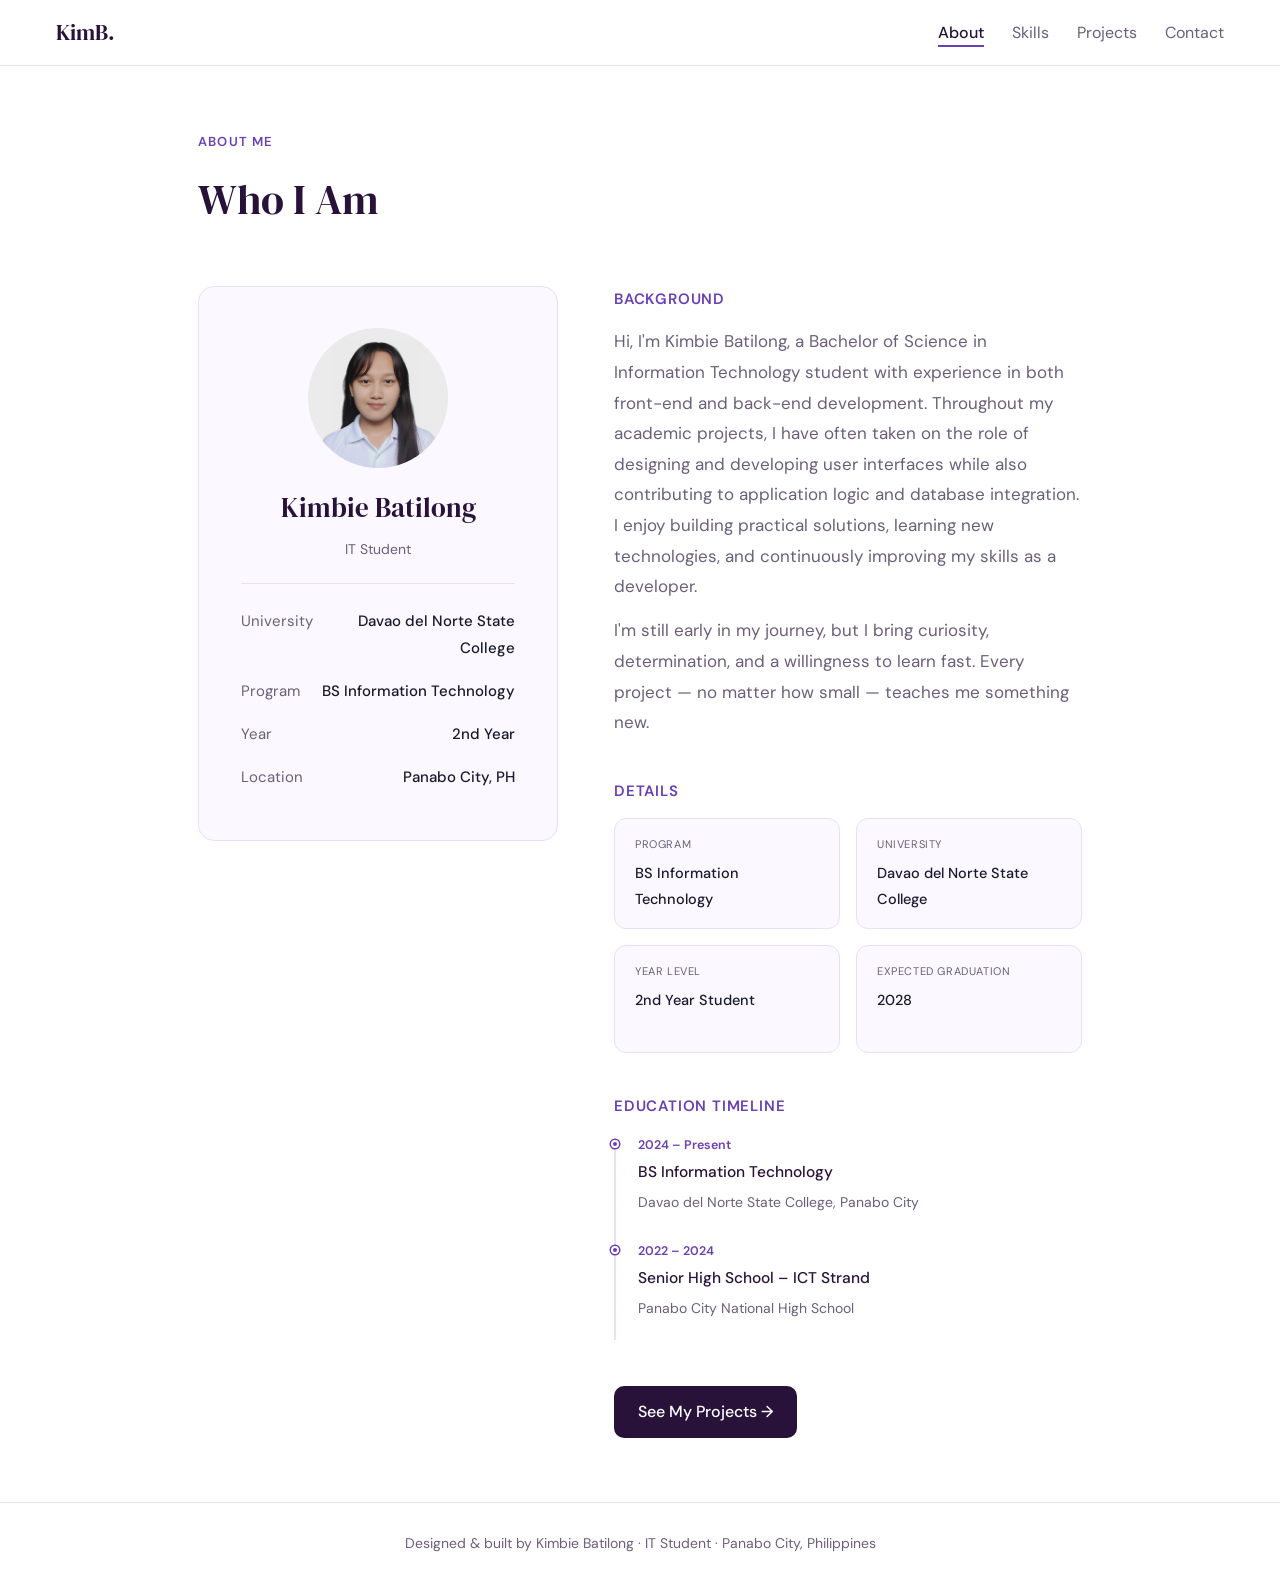
==== about.html @ 5605cc73 "portfolio" ====
<!DOCTYPE html>
<html lang="en">
<head>
<meta charset="UTF-8"/>
<meta name="viewport" content="width=device-width, initial-scale=1.0"/>
<title>About | Kimbie Batilong</title>
<link rel="stylesheet" href="style.css"/>
<link rel="stylesheet" href="https://cdn.jsdelivr.net/npm/bootstrap-icons@1.11.3/font/bootstrap-icons.css"/>
<style>
  .about-layout {
    display: grid;
    grid-template-columns: 360px 1fr;
    gap: 3.5rem;
    align-items: start;
  }

  /* Left: identity card */
  .identity-card {
    background: var(--surface);
    border: 0.5px solid var(--border);
    border-radius: 16px;
    padding: 2.6rem;
    text-align: center;
    position: sticky; top: 80px;
    width: 100%;
    max-width: 360px;
  }
  .id-avatar {
    width: 140px; height: 140px; border-radius: 50%;
    overflow: hidden; margin: 0 auto 1rem;
    display: flex; align-items: center; justify-content: center;
    background: var(--surface);
  }
  .id-avatar img {
    width: 100%; height: 100%; object-fit: cover;
    display: block;
  }
  .id-name {
    font-family: 'DM Serif Display', serif;
    font-size: 1.7rem; color: var(--navy); margin-bottom: .25rem;
  }
  .id-role { font-size: 14px; color: var(--muted); margin-bottom: 1.25rem; }
  .id-divider { border: none; border-top: 0.5px solid var(--border); margin: 1rem 0; }
  .id-row { display: flex; justify-content: space-between; font-size: 15px; padding: .5rem 0; }
  .id-row .label { color: var(--muted); }
  .id-row .value { font-weight: 500; color: var(--text); text-align: right; }

  /* Right: bio content */
  .bio-section { margin-bottom: 2.5rem; }
  .bio-section h3 {
    font-size: 15px; font-weight: 600; color: var(--accent);
    margin-bottom: .85rem; text-transform: uppercase;
    letter-spacing: .8px;
  }
  .bio-section p { color: var(--muted); line-height: 1.8; margin-bottom: .85rem; }

  /* Info grid */
  .info-grid { display: grid; grid-template-columns: 1fr 1fr; gap: 1rem; }
  .info-item {
    background: var(--surface);
    border: 0.5px solid var(--border);
    border-radius: 12px; padding: 1rem 1.25rem;
    min-height: 108px;
  }
  .info-item .label { font-size: 11px; color: var(--muted); text-transform: uppercase; letter-spacing: .6px; margin-bottom: .3rem; }
  .info-item .value { font-size: 14.5px; font-weight: 500; color: var(--text); }

  /* Timeline */
  .timeline { list-style: none; position: relative; padding-left: 1.5rem; }
  .timeline::before {
    content: ''; position: absolute; left: 0; top: 6px; bottom: 6px;
    width: 1.5px; background: var(--border);
  }
  .timeline li { position: relative; padding-bottom: 1.5rem; }
  .timeline li::before {
    content: ''; position: absolute; left: -1.5rem; top: 6px;
    width: 8px; height: 8px; border-radius: 50%;
    background: var(--accent); border: 2px solid white;
    box-shadow: 0 0 0 1.5px var(--accent);
    transform: translateX(-3px);
  }
  .tl-year { font-size: 12.5px; color: var(--accent); font-weight: 600; margin-bottom: .2rem; }
  .tl-title { font-weight: 500; color: var(--navy); font-size: 15.5px; margin-bottom: .2rem; }
  .tl-sub { font-size: 14px; color: var(--muted); }

  @media (max-width: 680px) {
    .about-layout { grid-template-columns: 1fr; }
    .identity-card { position: static; }
    .info-grid { grid-template-columns: 1fr; }
  }
</style>
</head>
<body>

<nav>
  <a href="index.html" class="nav-logo">KimB.</a>
  <ul class="nav-links">
    <li><a href="about.html" class="active">About</a></li>
    <li><a href="skills.html">Skills</a></li>
    <li><a href="projects.html">Projects</a></li>
    <li><a href="contact.html">Contact</a></li>
  </ul>
</nav>

<main>
  <div class="page-header">
    <div class="page-label">About Me</div>
    <div class="page-title">Who I Am</div>
  </div>

  <div class="about-layout">

    <!-- Left column -->
    <div class="identity-card">
      <div class="id-avatar">
        <img src="img/1x1 pic.jpg" alt="Kimbie Batilong" />
      </div>
      <div class="id-name">Kimbie Batilong</div>
      <div class="id-role">IT Student</div>
      <hr class="id-divider"/>
      <div class="id-row"><span class="label">University</span><span class="value">Davao del Norte State College</span></div>
      <div class="id-row"><span class="label">Program</span><span class="value">BS Information Technology</span></div>
      <div class="id-row"><span class="label">Year</span><span class="value">2nd Year</span></div>
      <div class="id-row"><span class="label">Location</span><span class="value">Panabo City, PH</span></div>
    </div>

    <!-- Right column -->
    <div>
      <div class="bio-section">
        <h3>Background</h3>
        <p>
          Hi, I'm Kimbie Batilong, a Bachelor of Science in Information Technology student with experience in both front-end and back-end development. Throughout my academic projects, I have often taken on the role of designing and developing user interfaces while also contributing to application logic and database integration. I enjoy building practical solutions, learning new technologies, and continuously improving my skills as a developer.
        </p>
        <p>
          I'm still early in my journey, but I bring curiosity, determination, and a willingness
          to learn fast. Every project — no matter how small — teaches me something new.
        </p>
      </div>

      <div class="bio-section">
        <h3>Details</h3>
        <div class="info-grid">
          <div class="info-item">
            <div class="label">Program</div>
            <div class="value">BS Information Technology</div>
          </div>
          <div class="info-item">
            <div class="label">University</div>
            <div class="value">Davao del Norte State College</div>
          </div>
          <div class="info-item">
            <div class="label">Year Level</div>
            <div class="value">2nd Year Student</div>
          </div>
          <div class="info-item">
            <div class="label">Expected Graduation</div>
            <div class="value">2028</div>
          </div>
        </div>
      </div>

      <div class="bio-section">
        <h3>Education Timeline</h3>
        <ul class="timeline">
          <li>
            <div class="tl-year">2024 – Present</div>
            <div class="tl-title">BS Information Technology</div>
            <div class="tl-sub">Davao del Norte State College, Panabo City</div>
          </li>
          <li>
            <div class="tl-year">2022 – 2024</div>
            <div class="tl-title">Senior High School – ICT Strand</div>
            <div class="tl-sub">Panabo City National High School</div>
          </li>
        </ul>
      </div>

      <div style="margin-top:1rem;">
        <a href="projects.html" class="btn btn-primary">See My Projects →</a>
      </div>
    </div>

  </div>
</main>

<footer>Designed &amp; built by Kimbie Batilong · IT Student · Panabo City, Philippines</footer>

</body>
</html>
---- style.css ----
@import url('https://fonts.googleapis.com/css2?family=DM+Sans:wght@300;400;500;600&family=DM+Serif+Display:ital@0;1&display=swap');

*, *::before, *::after { box-sizing: border-box; margin: 0; padding: 0; }

:root {
  --navy: #28123a;
  --navy-mid: #42225f;
  --accent: #6A3FB5;
  --accent-light: #f3e8ff;
  --text: #1a1a2e;
  --muted: #6b5f7a;
  --border: #e9e0f4;
  --surface: #fbf8ff;
  --white: #ffffff;
  --tag-bg: #f3e8ff;
  --tag-text: #4a2b7a;
}

body {
  font-family: 'DM Sans', sans-serif;
  background: var(--white);
  color: var(--text);
  font-size: 17px;
  line-height: 1.8;
  min-height: 100vh;
  display: flex;
  flex-direction: column;
}

/* ── NAV ── */
nav {
  position: sticky; top: 0; z-index: 100;
  background: rgba(255,255,255,0.95);
  border-bottom: 0.5px solid var(--border);
  display: flex; align-items: center; justify-content: space-between;
  padding: 0 3.5rem;
  height: 66px;
}
.nav-logo {
  font-family: 'DM Serif Display', serif;
  font-size: 22px; color: var(--navy);
  text-decoration: none;
}
.nav-links { display: flex; gap: 1.75rem; list-style: none; }
.nav-links a {
  text-decoration: none; color: var(--muted);
  font-size: 16px;
  transition: color .2s; padding-bottom: 2px;
}
.nav-links a:hover { color: var(--accent); }
.nav-links a.active {
  color: var(--navy); font-weight: 500;
  border-bottom: 2px solid var(--accent);
}

/* ── PAGE WRAPPER ── */
main { flex: 1; max-width: 980px; margin: 0 auto; padding: 4rem 3rem; width: 100%; }

/* ── PAGE HEADER ── */
.page-header { margin-bottom: 3rem; }
.page-label {
  font-size: 13px; font-weight: 600; letter-spacing: 1.2px;
  text-transform: uppercase; color: var(--accent); margin-bottom: .6rem;
}
.page-title {
  font-family: 'DM Serif Display', serif;
  font-size: 2.6rem; color: var(--navy);
}

/* ── BUTTONS ── */
.btn {
  display: inline-flex; align-items: center; gap: 8px;
  padding: 12px 24px; border-radius: 10px;
  font-size: 16px; font-weight: 500; cursor: pointer;
  text-decoration: none; transition: all .2s; font-family: inherit;
}
.btn-primary { background: var(--navy); color: white; border: none; }
.btn-primary:hover { background: var(--navy-mid); }
.btn-outline { background: transparent; color: var(--navy); border: 1.5px solid var(--border); }
.btn-outline:hover { background: var(--surface); border-color: var(--navy); }

/* ── TAGS ── */
.tag {
  background: var(--tag-bg); color: var(--tag-text);
  font-size: 14px; font-weight: 500;
  padding: 4px 12px; border-radius: 20px;
}
.tech-tag {
  background: var(--surface); color: var(--muted);
  border: 0.5px solid var(--border);
  font-size: 13px; padding: 4px 12px; border-radius: 20px;
}
  .bi {
    color: #000;
  }
/* ── CARDS ── */
/* card and surface-card styles removed because they are not used in any current page markup */

/* ── FOOTER ── */
footer {
  text-align: center; padding: 1.75rem 2.5rem;
  font-size: 14px; color: var(--muted);
  border-top: 0.5px solid var(--border);
  margin-top: auto;
}

/* ── RESPONSIVE ── */
@media (max-width: 640px) {
  nav { padding: 0 1.25rem; }
  .nav-links { gap: .85rem; }
  main { padding: 2rem 1.25rem; }
}
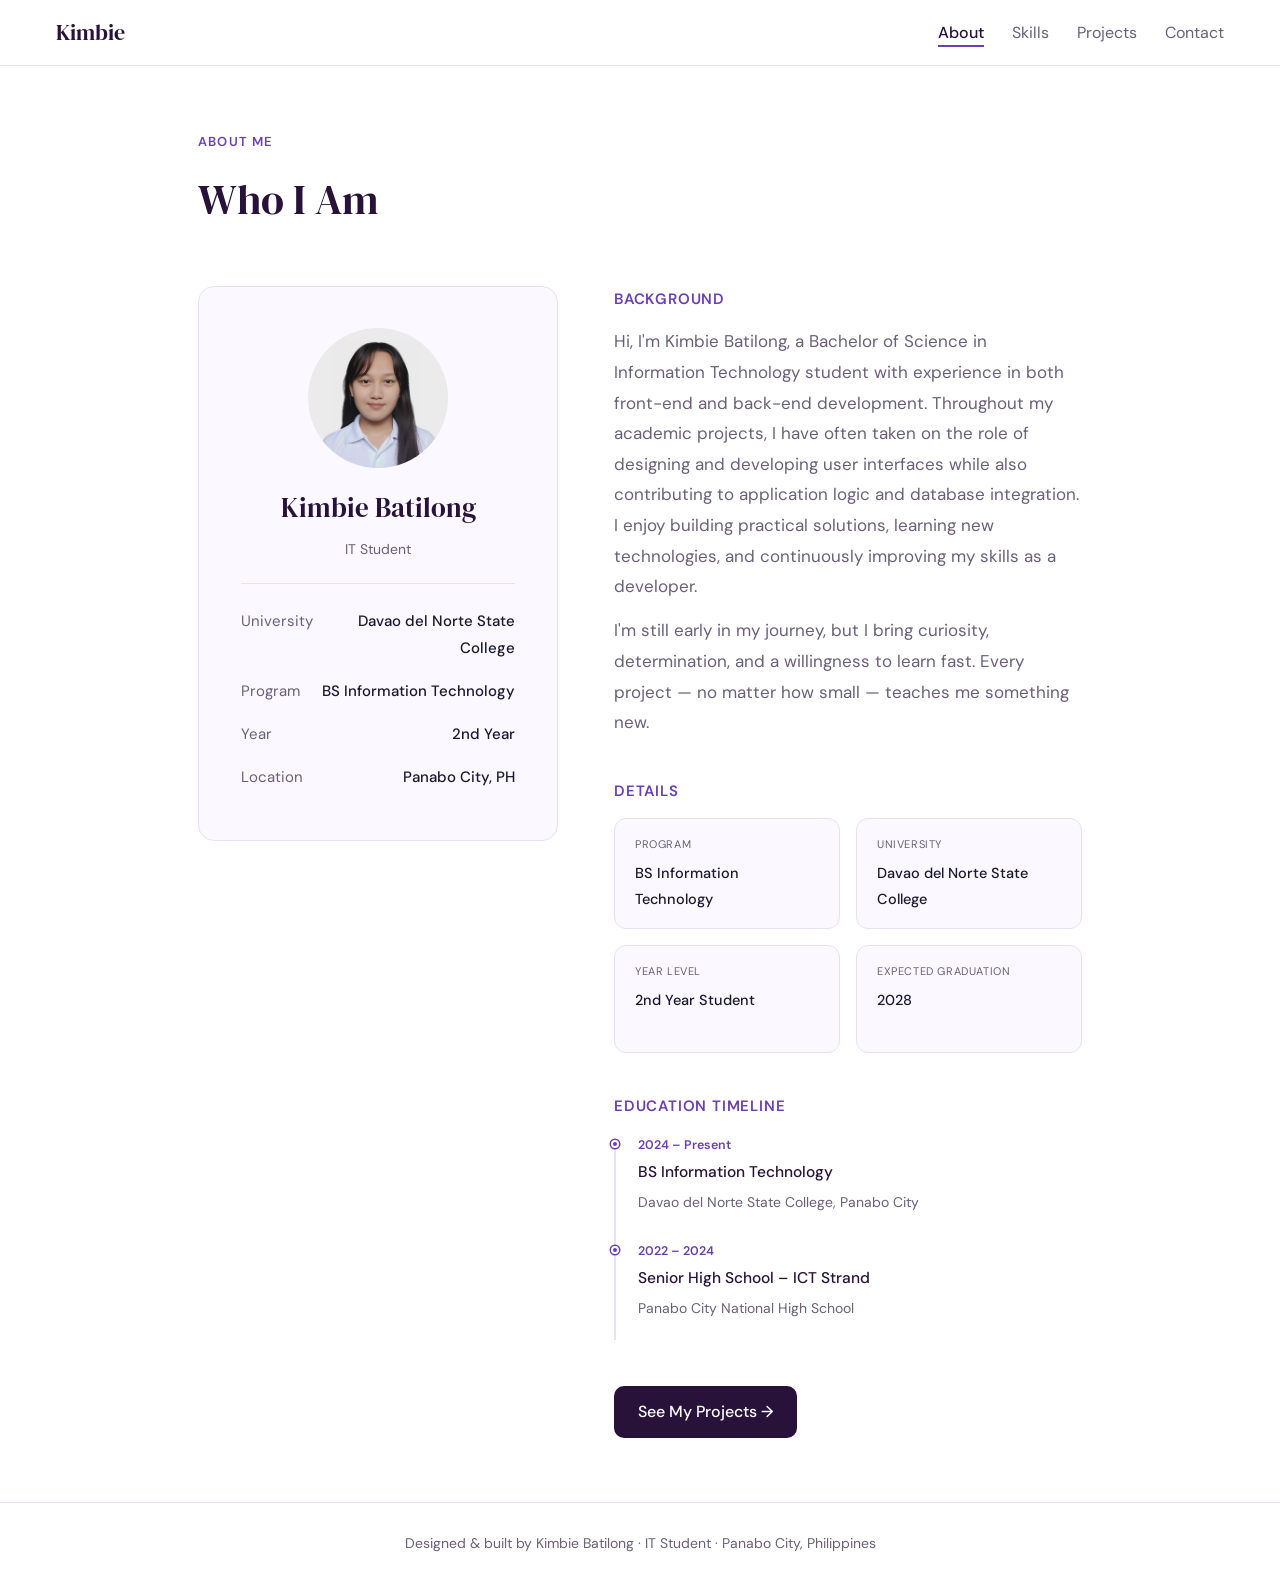
==== commit 8b613d14: "changes done" ====
--- a/about.html
+++ b/about.html
@@ -14,7 +14,6 @@
     align-items: start;
   }
 
-  /* Left: identity card */
   .identity-card {
     background: var(--surface);
     border: 0.5px solid var(--border);
@@ -45,7 +44,6 @@
   .id-row .label { color: var(--muted); }
   .id-row .value { font-weight: 500; color: var(--text); text-align: right; }
 
-  /* Right: bio content */
   .bio-section { margin-bottom: 2.5rem; }
   .bio-section h3 {
     font-size: 15px; font-weight: 600; color: var(--accent);
@@ -54,7 +52,6 @@
   }
   .bio-section p { color: var(--muted); line-height: 1.8; margin-bottom: .85rem; }
 
-  /* Info grid */
   .info-grid { display: grid; grid-template-columns: 1fr 1fr; gap: 1rem; }
   .info-item {
     background: var(--surface);
@@ -65,7 +62,6 @@
   .info-item .label { font-size: 11px; color: var(--muted); text-transform: uppercase; letter-spacing: .6px; margin-bottom: .3rem; }
   .info-item .value { font-size: 14.5px; font-weight: 500; color: var(--text); }
 
-  /* Timeline */
   .timeline { list-style: none; position: relative; padding-left: 1.5rem; }
   .timeline::before {
     content: ''; position: absolute; left: 0; top: 6px; bottom: 6px;
@@ -93,7 +89,7 @@
 <body>
 
 <nav>
-  <a href="index.html" class="nav-logo">KimB.</a>
+  <a href="index.html" class="nav-logo">Kimbie</a>
   <ul class="nav-links">
     <li><a href="about.html" class="active">About</a></li>
     <li><a href="skills.html">Skills</a></li>
